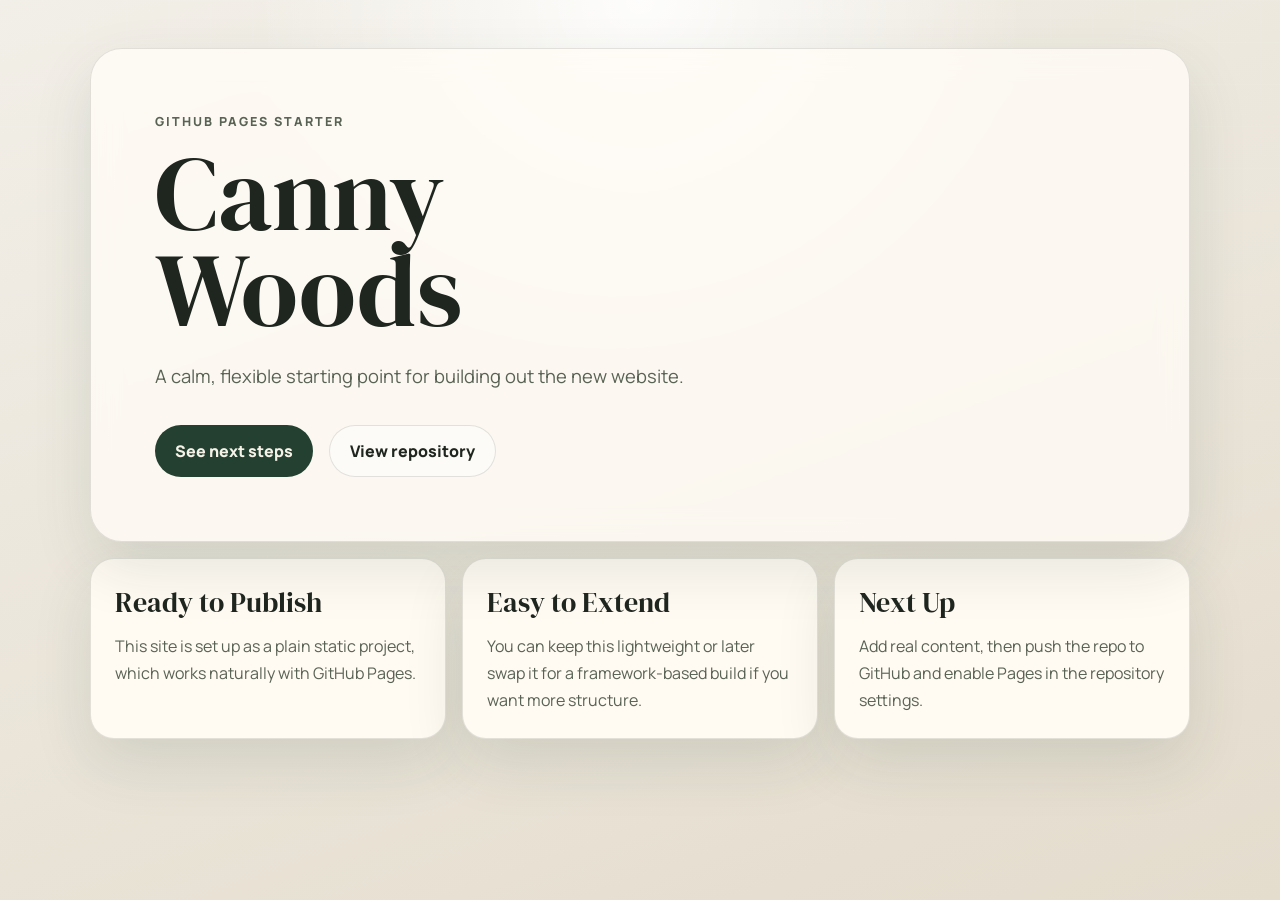
==== index.html @ 9f346018 "first push and page" ====
<!doctype html>
<html lang="en">
  <head>
    <meta charset="UTF-8" />
    <meta name="viewport" content="width=device-width, initial-scale=1.0" />
    <title>Canny Woods</title>
    <meta
      name="description"
      content="Canny Woods is a new GitHub Pages website in progress."
    />
    <link rel="preconnect" href="https://fonts.googleapis.com" />
    <link rel="preconnect" href="https://fonts.gstatic.com" crossorigin />
    <link
      href="https://fonts.googleapis.com/css2?family=DM+Serif+Display:ital@0;1&family=Manrope:wght@400;500;700;800&display=swap"
      rel="stylesheet"
    />
    <link rel="stylesheet" href="styles.css" />
  </head>
  <body>
    <main class="site-shell">
      <section class="hero">
        <p class="eyebrow">GitHub Pages Starter</p>
        <h1>Canny Woods</h1>
        <p class="intro">
          A calm, flexible starting point for building out the new website.
        </p>
        <div class="actions">
          <a class="button button-primary" href="#next-steps">See next steps</a>
          <a
            class="button button-secondary"
            href="https://github.com/tjgwilson/canny_woods"
          >
            View repository
          </a>
        </div>
      </section>

      <section class="grid" id="next-steps">
        <article class="card">
          <h2>Ready to Publish</h2>
          <p>
            This site is set up as a plain static project, which works naturally
            with GitHub Pages.
          </p>
        </article>
        <article class="card">
          <h2>Easy to Extend</h2>
          <p>
            You can keep this lightweight or later swap it for a framework-based
            build if you want more structure.
          </p>
        </article>
        <article class="card">
          <h2>Next Up</h2>
          <p>
            Add real content, then push the repo to GitHub and enable Pages in
            the repository settings.
          </p>
        </article>
      </section>
    </main>

    <script src="script.js"></script>
  </body>
</html>
---- styles.css ----
:root {
  --bg: #f2efe8;
  --bg-accent: #e4dccd;
  --surface: rgba(255, 252, 246, 0.82);
  --surface-strong: #fffaf2;
  --text: #1f261f;
  --muted: #596355;
  --line: rgba(31, 38, 31, 0.12);
  --primary: #234031;
  --primary-strong: #15291f;
  --shadow: 0 24px 60px rgba(35, 64, 49, 0.12);
}

* {
  box-sizing: border-box;
}

html {
  scroll-behavior: smooth;
}

body {
  margin: 0;
  min-height: 100vh;
  font-family: "Manrope", sans-serif;
  color: var(--text);
  background:
    radial-gradient(circle at top, rgba(255, 255, 255, 0.9), transparent 35%),
    linear-gradient(160deg, var(--bg) 0%, var(--bg-accent) 100%);
}

body::before {
  content: "";
  position: fixed;
  inset: 0;
  pointer-events: none;
  background-image:
    linear-gradient(rgba(255, 255, 255, 0.1) 1px, transparent 1px),
    linear-gradient(90deg, rgba(255, 255, 255, 0.08) 1px, transparent 1px);
  background-size: 42px 42px;
  mask-image: linear-gradient(to bottom, rgba(0, 0, 0, 0.5), transparent);
}

.site-shell {
  width: min(1100px, calc(100% - 2rem));
  margin: 0 auto;
  padding: 3rem 0 4rem;
}

.hero {
  padding: 4rem;
  border: 1px solid var(--line);
  border-radius: 32px;
  background: var(--surface);
  backdrop-filter: blur(14px);
  box-shadow: var(--shadow);
}

.eyebrow {
  margin: 0 0 1rem;
  text-transform: uppercase;
  letter-spacing: 0.16em;
  font-size: 0.78rem;
  font-weight: 800;
  color: var(--muted);
}

h1,
h2 {
  font-family: "DM Serif Display", serif;
  font-weight: 400;
}

h1 {
  margin: 0;
  max-width: 8ch;
  font-size: clamp(3.5rem, 10vw, 6.5rem);
  line-height: 0.92;
}

.intro {
  max-width: 36rem;
  margin: 1.5rem 0 0;
  font-size: 1.15rem;
  line-height: 1.7;
  color: var(--muted);
}

.actions {
  display: flex;
  flex-wrap: wrap;
  gap: 1rem;
  margin-top: 2rem;
}

.button {
  display: inline-flex;
  align-items: center;
  justify-content: center;
  min-height: 3.25rem;
  padding: 0.8rem 1.25rem;
  border-radius: 999px;
  text-decoration: none;
  font-weight: 800;
  transition:
    transform 160ms ease,
    background-color 160ms ease,
    color 160ms ease,
    border-color 160ms ease;
}

.button:hover {
  transform: translateY(-1px);
}

.button-primary {
  color: #f7f2e8;
  background: var(--primary);
}

.button-primary:hover {
  background: var(--primary-strong);
}

.button-secondary {
  color: var(--text);
  border: 1px solid var(--line);
  background: rgba(255, 255, 255, 0.45);
}

.grid {
  display: grid;
  grid-template-columns: repeat(3, minmax(0, 1fr));
  gap: 1rem;
  margin-top: 1rem;
}

.card {
  padding: 1.5rem;
  border: 1px solid var(--line);
  border-radius: 24px;
  background: var(--surface-strong);
  box-shadow: var(--shadow);
}

.card h2 {
  margin-top: 0;
  margin-bottom: 0.75rem;
  font-size: 1.75rem;
}

.card p {
  margin: 0;
  line-height: 1.7;
  color: var(--muted);
}

@media (max-width: 820px) {
  .site-shell {
    width: min(100% - 1rem, 1100px);
    padding-top: 1rem;
  }

  .hero {
    padding: 2rem;
    border-radius: 24px;
  }

  .grid {
    grid-template-columns: 1fr;
  }
}
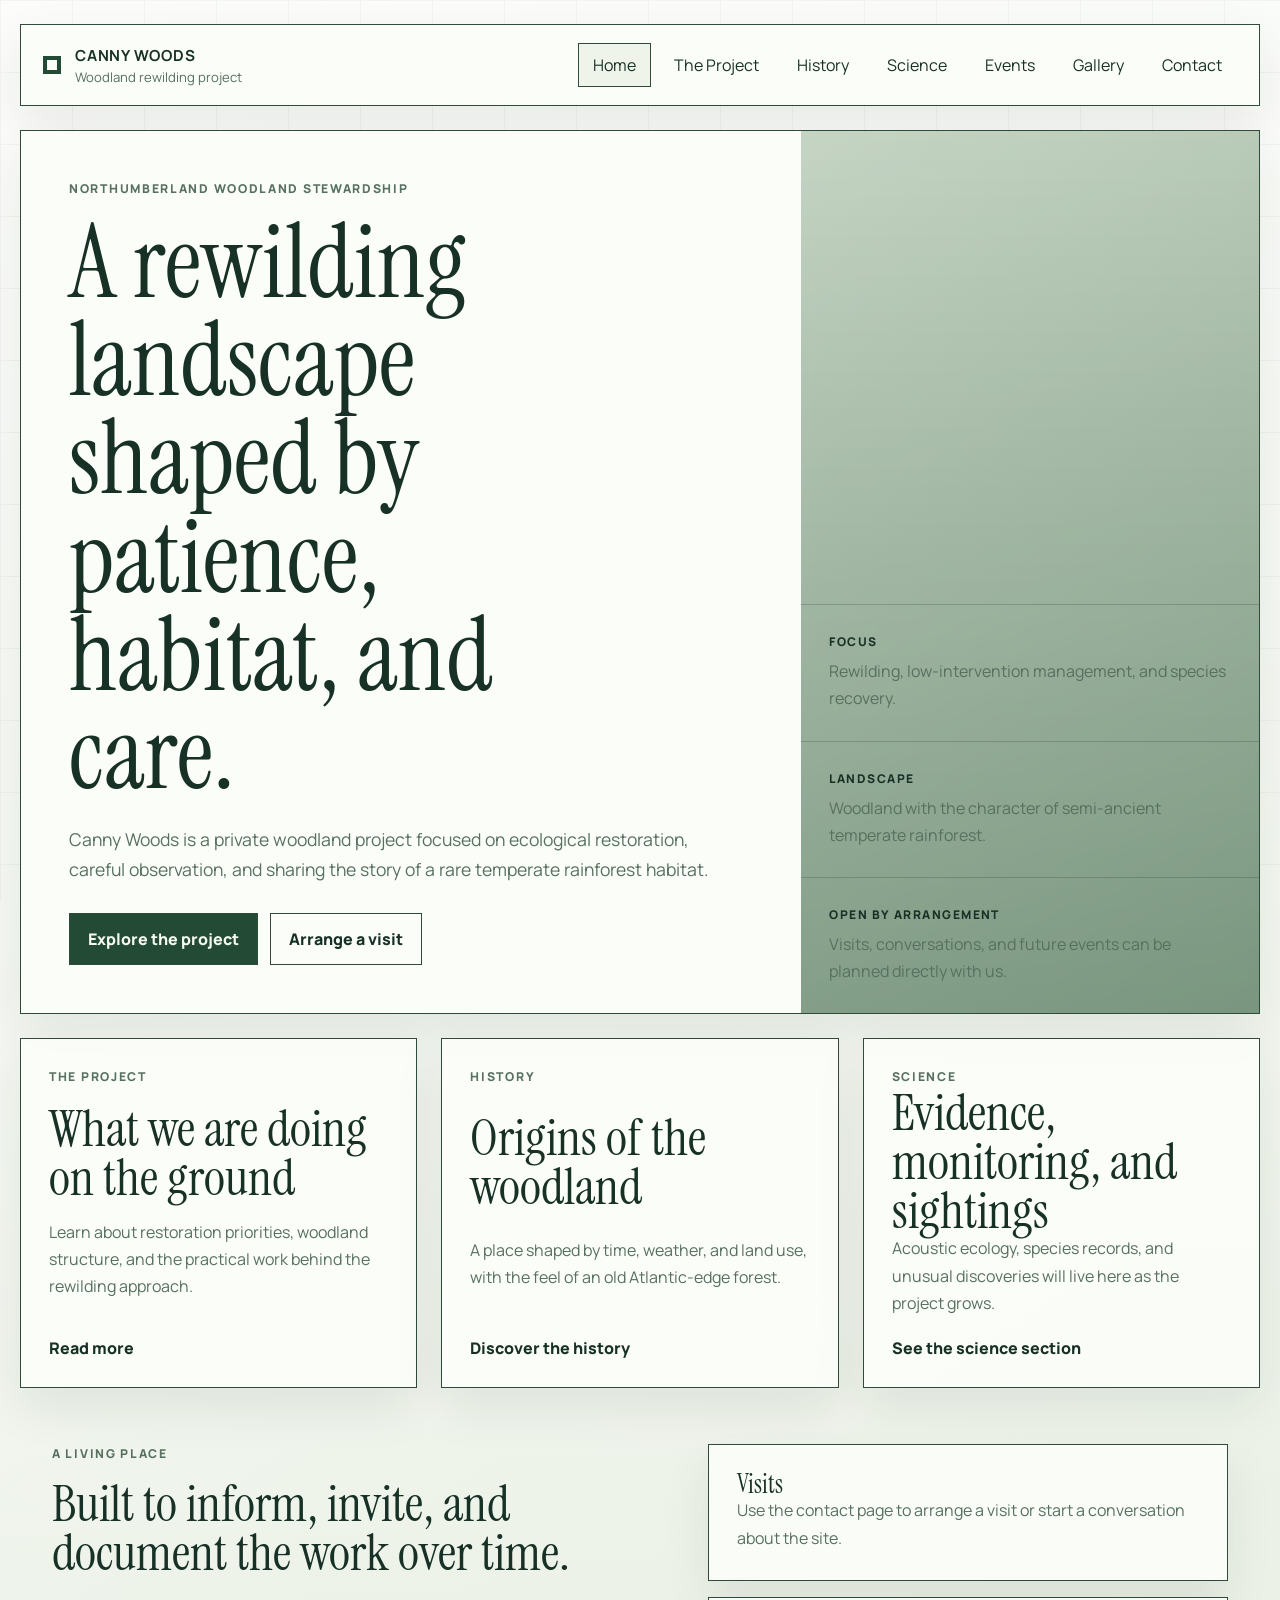
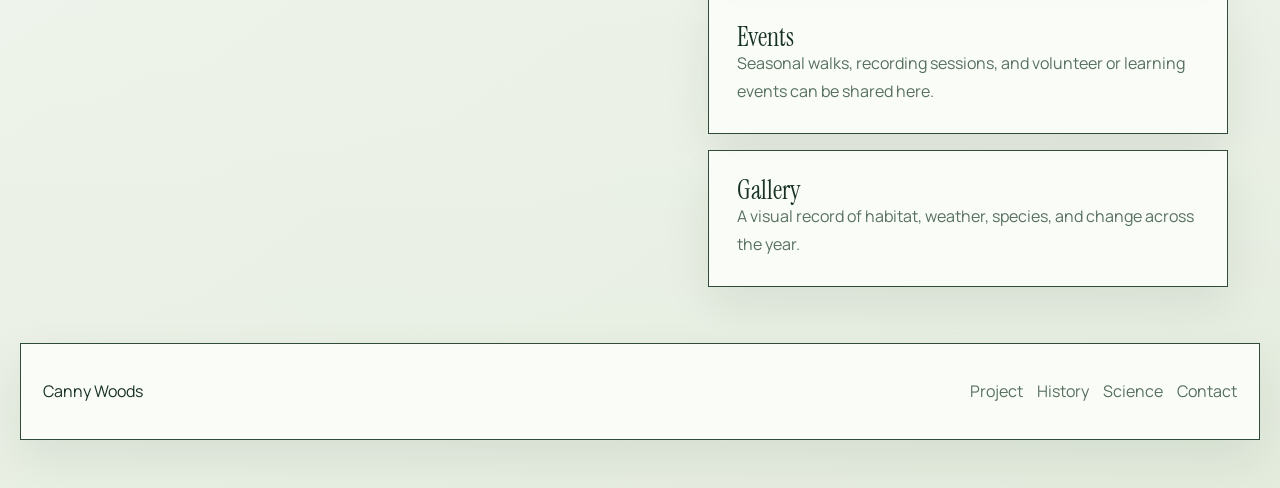
==== commit ad6ee7b6: "initial layout" ====
--- a/index.html
+++ b/index.html
@@ -3,62 +3,133 @@
   <head>
     <meta charset="UTF-8" />
     <meta name="viewport" content="width=device-width, initial-scale=1.0" />
-    <title>Canny Woods</title>
+    <title>Canny Woods | Rewilding Woodland Project</title>
     <meta
       name="description"
-      content="Canny Woods is a new GitHub Pages website in progress."
+      content="Canny Woods is a woodland rewilding project focused on restoration, ecology, history, and careful access."
     />
     <link rel="preconnect" href="https://fonts.googleapis.com" />
     <link rel="preconnect" href="https://fonts.gstatic.com" crossorigin />
     <link
-      href="https://fonts.googleapis.com/css2?family=DM+Serif+Display:ital@0;1&family=Manrope:wght@400;500;700;800&display=swap"
+      href="https://fonts.googleapis.com/css2?family=Instrument+Serif:ital@0;1&family=Manrope:wght@400;500;700;800&display=swap"
       rel="stylesheet"
     />
     <link rel="stylesheet" href="styles.css" />
   </head>
-  <body>
-    <main class="site-shell">
-      <section class="hero">
-        <p class="eyebrow">GitHub Pages Starter</p>
-        <h1>Canny Woods</h1>
-        <p class="intro">
-          A calm, flexible starting point for building out the new website.
-        </p>
-        <div class="actions">
-          <a class="button button-primary" href="#next-steps">See next steps</a>
-          <a
-            class="button button-secondary"
-            href="https://github.com/tjgwilson/canny_woods"
-          >
-            View repository
-          </a>
+  <body data-page="home">
+    <div class="page-frame">
+      <header class="site-header">
+        <a class="brand" href="index.html">
+          <span class="brand-mark"></span>
+          <span class="brand-text">
+            <strong>Canny Woods</strong>
+            <span>Woodland rewilding project</span>
+          </span>
+        </a>
+        <button class="menu-toggle" type="button" aria-expanded="false" aria-controls="site-nav">
+          Menu
+        </button>
+        <nav class="site-nav" id="site-nav">
+          <a href="index.html">Home</a>
+          <a href="project.html">The Project</a>
+          <a href="history.html">History</a>
+          <a href="science.html">Science</a>
+          <a href="events.html">Events</a>
+          <a href="gallery.html">Gallery</a>
+          <a href="contact.html">Contact</a>
+        </nav>
+      </header>
+
+      <main class="site-main">
+        <section class="hero-banner">
+          <div class="hero-copy">
+            <p class="eyebrow">Northumberland woodland stewardship</p>
+            <h1>A rewilding landscape shaped by patience, habitat, and care.</h1>
+            <p class="lead">
+              Canny Woods is a private woodland project focused on ecological restoration,
+              careful observation, and sharing the story of a rare temperate rainforest habitat.
+            </p>
+            <div class="button-row">
+              <a class="button button-primary" href="project.html">Explore the project</a>
+              <a class="button button-secondary" href="contact.html">Arrange a visit</a>
+            </div>
+          </div>
+          <div class="hero-panel">
+            <div class="hero-panel-block">
+              <span class="panel-label">Focus</span>
+              <p>Rewilding, low-intervention management, and species recovery.</p>
+            </div>
+            <div class="hero-panel-block">
+              <span class="panel-label">Landscape</span>
+              <p>Woodland with the character of semi-ancient temperate rainforest.</p>
+            </div>
+            <div class="hero-panel-block">
+              <span class="panel-label">Open by arrangement</span>
+              <p>Visits, conversations, and future events can be planned directly with us.</p>
+            </div>
+          </div>
+        </section>
+
+        <section class="section-grid">
+          <article class="feature-card">
+            <p class="eyebrow">The Project</p>
+            <h2>What we are doing on the ground</h2>
+            <p>
+              Learn about restoration priorities, woodland structure, and the practical work
+              behind the rewilding approach.
+            </p>
+            <a class="text-link" href="project.html">Read more</a>
+          </article>
+          <article class="feature-card">
+            <p class="eyebrow">History</p>
+            <h2>Origins of the woodland</h2>
+            <p>
+              A place shaped by time, weather, and land use, with the feel of an old Atlantic-edge forest.
+            </p>
+            <a class="text-link" href="history.html">Discover the history</a>
+          </article>
+          <article class="feature-card">
+            <p class="eyebrow">Science</p>
+            <h2>Evidence, monitoring, and sightings</h2>
+            <p>
+              Acoustic ecology, species records, and unusual discoveries will live here as the project grows.
+            </p>
+            <a class="text-link" href="science.html">See the science section</a>
+          </article>
+        </section>
+
+        <section class="split-section">
+          <div>
+            <p class="eyebrow">A living place</p>
+            <h2>Built to inform, invite, and document the work over time.</h2>
+          </div>
+          <div class="stacked-notes">
+            <div class="note-card">
+              <h3>Visits</h3>
+              <p>Use the contact page to arrange a visit or start a conversation about the site.</p>
+            </div>
+            <div class="note-card">
+              <h3>Events</h3>
+              <p>Seasonal walks, recording sessions, and volunteer or learning events can be shared here.</p>
+            </div>
+            <div class="note-card">
+              <h3>Gallery</h3>
+              <p>A visual record of habitat, weather, species, and change across the year.</p>
+            </div>
+          </div>
+        </section>
+      </main>
+
+      <footer class="site-footer">
+        <p>Canny Woods</p>
+        <div class="footer-links">
+          <a href="project.html">Project</a>
+          <a href="history.html">History</a>
+          <a href="science.html">Science</a>
+          <a href="contact.html">Contact</a>
         </div>
-      </section>
-
-      <section class="grid" id="next-steps">
-        <article class="card">
-          <h2>Ready to Publish</h2>
-          <p>
-            This site is set up as a plain static project, which works naturally
-            with GitHub Pages.
-          </p>
-        </article>
-        <article class="card">
-          <h2>Easy to Extend</h2>
-          <p>
-            You can keep this lightweight or later swap it for a framework-based
-            build if you want more structure.
-          </p>
-        </article>
-        <article class="card">
-          <h2>Next Up</h2>
-          <p>
-            Add real content, then push the repo to GitHub and enable Pages in
-            the repository settings.
-          </p>
-        </article>
-      </section>
-    </main>
+      </footer>
+    </div>
 
     <script src="script.js"></script>
   </body>
--- a/styles.css
+++ b/styles.css
@@ -1,14 +1,15 @@
 :root {
-  --bg: #f2efe8;
-  --bg-accent: #e4dccd;
-  --surface: rgba(255, 252, 246, 0.82);
-  --surface-strong: #fffaf2;
-  --text: #1f261f;
-  --muted: #596355;
-  --line: rgba(31, 38, 31, 0.12);
-  --primary: #234031;
-  --primary-strong: #15291f;
-  --shadow: 0 24px 60px rgba(35, 64, 49, 0.12);
+  --bg: #f4f7f1;
+  --bg-deep: #e4ecde;
+  --surface: #fbfdf9;
+  --surface-alt: #eef4ea;
+  --ink: #183126;
+  --muted: #57705f;
+  --line: #b7c7b8;
+  --line-strong: #304b3a;
+  --accent: #234a34;
+  --accent-strong: #10281b;
+  --shadow: 0 18px 48px rgba(16, 40, 27, 0.08);
 }
 
 * {
@@ -23,10 +24,10 @@
   margin: 0;
   min-height: 100vh;
   font-family: "Manrope", sans-serif;
-  color: var(--text);
+  color: var(--ink);
   background:
-    radial-gradient(circle at top, rgba(255, 255, 255, 0.9), transparent 35%),
-    linear-gradient(160deg, var(--bg) 0%, var(--bg-accent) 100%);
+    linear-gradient(180deg, rgba(255, 255, 255, 0.7), rgba(255, 255, 255, 0)),
+    linear-gradient(145deg, var(--bg) 0%, var(--bg-deep) 100%);
 }
 
 body::before {
@@ -35,138 +36,449 @@
   inset: 0;
   pointer-events: none;
   background-image:
-    linear-gradient(rgba(255, 255, 255, 0.1) 1px, transparent 1px),
-    linear-gradient(90deg, rgba(255, 255, 255, 0.08) 1px, transparent 1px);
-  background-size: 42px 42px;
-  mask-image: linear-gradient(to bottom, rgba(0, 0, 0, 0.5), transparent);
-}
-
-.site-shell {
-  width: min(1100px, calc(100% - 2rem));
+    linear-gradient(var(--line) 1px, transparent 1px),
+    linear-gradient(90deg, var(--line) 1px, transparent 1px);
+  background-size: 72px 72px;
+  opacity: 0.14;
+}
+
+a {
+  color: inherit;
+}
+
+img {
+  max-width: 100%;
+  display: block;
+}
+
+.page-frame {
+  width: min(1240px, calc(100% - 32px));
   margin: 0 auto;
-  padding: 3rem 0 4rem;
-}
-
-.hero {
-  padding: 4rem;
-  border: 1px solid var(--line);
-  border-radius: 32px;
+  padding: 24px 0 48px;
+}
+
+.site-header,
+.site-footer,
+.hero-banner,
+.feature-card,
+.split-section,
+.page-hero,
+.page-section,
+.contact-grid,
+.gallery-grid,
+.event-list,
+.science-grid {
+  position: relative;
+  z-index: 1;
+}
+
+.site-header,
+.site-footer,
+.hero-banner,
+.feature-card,
+.note-card,
+.page-hero,
+.page-section,
+.contact-card,
+.gallery-tile,
+.event-card,
+.science-card {
+  border: 1px solid var(--line-strong);
+  background: rgba(251, 253, 249, 0.92);
+  box-shadow: var(--shadow);
+}
+
+.site-header,
+.site-footer {
+  display: flex;
+  align-items: center;
+  justify-content: space-between;
+  gap: 20px;
+  padding: 18px 22px;
+}
+
+.brand {
+  display: inline-flex;
+  align-items: center;
+  gap: 14px;
+  text-decoration: none;
+}
+
+.brand-mark {
+  width: 18px;
+  height: 18px;
+  border: 4px solid var(--accent);
+  background: transparent;
+}
+
+.brand-text {
+  display: grid;
+  gap: 2px;
+}
+
+.brand-text strong {
+  font-size: 0.95rem;
+  letter-spacing: 0.05em;
+  text-transform: uppercase;
+}
+
+.brand-text span:last-child {
+  font-size: 0.82rem;
+  color: var(--muted);
+}
+
+.menu-toggle {
+  display: none;
+  border: 1px solid var(--line-strong);
   background: var(--surface);
-  backdrop-filter: blur(14px);
-  box-shadow: var(--shadow);
+  padding: 12px 16px;
+  font: inherit;
+  font-weight: 700;
+  color: var(--ink);
+  cursor: pointer;
+}
+
+.site-nav {
+  display: flex;
+  flex-wrap: wrap;
+  justify-content: flex-end;
+  gap: 8px;
+}
+
+.site-nav a {
+  padding: 10px 14px;
+  text-decoration: none;
+  border: 1px solid transparent;
+  transition:
+    background-color 160ms ease,
+    border-color 160ms ease,
+    color 160ms ease;
+}
+
+.site-nav a:hover,
+.site-nav a.is-active {
+  border-color: var(--line-strong);
+  background: var(--surface-alt);
+}
+
+.site-main {
+  display: grid;
+  gap: 24px;
+  margin-top: 24px;
+}
+
+.hero-banner,
+.page-hero {
+  display: grid;
+  grid-template-columns: minmax(0, 1.45fr) minmax(320px, 0.85fr);
+  min-height: 540px;
+}
+
+.hero-copy,
+.page-hero-copy {
+  display: flex;
+  flex-direction: column;
+  justify-content: center;
+  padding: 48px;
+}
+
+.hero-panel,
+.page-hero-panel {
+  display: grid;
+  align-content: end;
+  gap: 0;
+  background:
+    linear-gradient(180deg, rgba(35, 74, 52, 0.12), rgba(35, 74, 52, 0.3)),
+    linear-gradient(150deg, #dce8d8 0%, #9fb7a0 100%);
+}
+
+.hero-panel-block,
+.panel-stack {
+  padding: 28px;
+  border-top: 1px solid rgba(16, 40, 27, 0.2);
+  backdrop-filter: blur(4px);
 }
 
 .eyebrow {
-  margin: 0 0 1rem;
+  margin: 0 0 14px;
   text-transform: uppercase;
-  letter-spacing: 0.16em;
-  font-size: 0.78rem;
+  letter-spacing: 0.14em;
+  font-size: 0.76rem;
   font-weight: 800;
   color: var(--muted);
 }
 
 h1,
+h2,
+h3 {
+  margin: 0;
+  font-family: "Instrument Serif", serif;
+  font-weight: 400;
+  line-height: 0.96;
+}
+
+h1 {
+  max-width: 10ch;
+  font-size: clamp(3.7rem, 8vw, 7rem);
+}
+
 h2 {
-  font-family: "DM Serif Display", serif;
-  font-weight: 400;
-}
-
-h1 {
-  margin: 0;
-  max-width: 8ch;
-  font-size: clamp(3.5rem, 10vw, 6.5rem);
-  line-height: 0.92;
-}
-
-.intro {
-  max-width: 36rem;
-  margin: 1.5rem 0 0;
-  font-size: 1.15rem;
+  font-size: clamp(2rem, 4vw, 3.5rem);
+}
+
+h3 {
+  font-size: 1.6rem;
+}
+
+p {
   line-height: 1.7;
-  color: var(--muted);
-}
-
-.actions {
+}
+
+.lead {
+  max-width: 42rem;
+  margin: 22px 0 0;
+  color: var(--muted);
+  font-size: 1.1rem;
+}
+
+.button-row {
   display: flex;
   flex-wrap: wrap;
-  gap: 1rem;
-  margin-top: 2rem;
+  gap: 12px;
+  margin-top: 28px;
 }
 
 .button {
   display: inline-flex;
   align-items: center;
   justify-content: center;
-  min-height: 3.25rem;
-  padding: 0.8rem 1.25rem;
-  border-radius: 999px;
+  min-height: 52px;
+  padding: 12px 18px;
+  border: 1px solid var(--line-strong);
   text-decoration: none;
   font-weight: 800;
   transition:
     transform 160ms ease,
     background-color 160ms ease,
-    color 160ms ease,
-    border-color 160ms ease;
+    color 160ms ease;
 }
 
 .button:hover {
-  transform: translateY(-1px);
+  transform: translate(-2px, -2px);
 }
 
 .button-primary {
-  color: #f7f2e8;
-  background: var(--primary);
+  background: var(--accent);
+  color: #f5faf2;
 }
 
 .button-primary:hover {
-  background: var(--primary-strong);
+  background: var(--accent-strong);
 }
 
 .button-secondary {
-  color: var(--text);
-  border: 1px solid var(--line);
-  background: rgba(255, 255, 255, 0.45);
-}
-
-.grid {
-  display: grid;
+  background: var(--surface);
+}
+
+.panel-label,
+.meta-label {
+  display: block;
+  margin-bottom: 8px;
+  font-size: 0.75rem;
+  font-weight: 800;
+  letter-spacing: 0.12em;
+  text-transform: uppercase;
+}
+
+.hero-panel p,
+.page-hero-panel p,
+.feature-card p,
+.note-card p,
+.page-section p,
+.contact-card p,
+.science-card p,
+.event-card p,
+.gallery-tile p {
+  margin: 0;
+  color: var(--muted);
+}
+
+.section-grid,
+.science-grid,
+.gallery-grid,
+.event-list {
+  display: grid;
+  gap: 24px;
+}
+
+.section-grid {
   grid-template-columns: repeat(3, minmax(0, 1fr));
-  gap: 1rem;
-  margin-top: 1rem;
-}
-
-.card {
-  padding: 1.5rem;
-  border: 1px solid var(--line);
-  border-radius: 24px;
-  background: var(--surface-strong);
-  box-shadow: var(--shadow);
-}
-
-.card h2 {
-  margin-top: 0;
-  margin-bottom: 0.75rem;
-  font-size: 1.75rem;
-}
-
-.card p {
+}
+
+.feature-card,
+.page-section,
+.contact-card,
+.gallery-tile,
+.event-card,
+.science-card,
+.note-card {
+  padding: 28px;
+}
+
+.feature-card {
+  min-height: 300px;
+  display: flex;
+  flex-direction: column;
+  justify-content: space-between;
+}
+
+.text-link {
+  margin-top: 20px;
+  font-weight: 800;
+  text-decoration: none;
+}
+
+.split-section {
+  display: grid;
+  grid-template-columns: minmax(0, 1fr) minmax(320px, 520px);
+  gap: 24px;
+  padding: 32px;
+}
+
+.stacked-notes {
+  display: grid;
+  gap: 16px;
+}
+
+.page-hero {
+  min-height: 420px;
+}
+
+.page-section {
+  display: grid;
+  gap: 20px;
+}
+
+.page-section.two-column {
+  grid-template-columns: repeat(2, minmax(0, 1fr));
+}
+
+.page-section.three-column {
+  grid-template-columns: repeat(3, minmax(0, 1fr));
+}
+
+.contact-grid {
+  display: grid;
+  grid-template-columns: minmax(0, 1.2fr) minmax(320px, 0.8fr);
+  gap: 24px;
+}
+
+.list-clean {
   margin: 0;
-  line-height: 1.7;
-  color: var(--muted);
-}
-
-@media (max-width: 820px) {
-  .site-shell {
-    width: min(100% - 1rem, 1100px);
-    padding-top: 1rem;
-  }
-
-  .hero {
-    padding: 2rem;
-    border-radius: 24px;
-  }
-
-  .grid {
+  padding-left: 18px;
+  color: var(--muted);
+}
+
+.list-clean li + li {
+  margin-top: 8px;
+}
+
+.gallery-grid {
+  grid-template-columns: repeat(3, minmax(0, 1fr));
+}
+
+.gallery-tile {
+  min-height: 280px;
+  display: grid;
+  align-content: end;
+  background:
+    linear-gradient(180deg, rgba(24, 49, 38, 0), rgba(24, 49, 38, 0.38)),
+    linear-gradient(150deg, #d8e5d3 0%, #8da58d 100%);
+}
+
+.event-list,
+.science-grid {
+  grid-template-columns: repeat(2, minmax(0, 1fr));
+}
+
+.site-footer {
+  margin-top: 24px;
+}
+
+.footer-links {
+  display: flex;
+  flex-wrap: wrap;
+  gap: 14px;
+}
+
+.footer-links a {
+  text-decoration: none;
+  color: var(--muted);
+}
+
+@media (max-width: 980px) {
+  .hero-banner,
+  .page-hero,
+  .split-section,
+  .contact-grid,
+  .page-section.two-column,
+  .page-section.three-column,
+  .section-grid,
+  .science-grid,
+  .gallery-grid,
+  .event-list {
     grid-template-columns: 1fr;
   }
-}
+
+  .hero-banner,
+  .page-hero {
+    min-height: unset;
+  }
+}
+
+@media (max-width: 760px) {
+  .page-frame {
+    width: min(100% - 16px, 1240px);
+    padding-top: 8px;
+  }
+
+  .site-header,
+  .site-footer,
+  .hero-copy,
+  .page-hero-copy,
+  .feature-card,
+  .page-section,
+  .contact-card,
+  .gallery-tile,
+  .event-card,
+  .science-card,
+  .note-card,
+  .hero-panel-block,
+  .panel-stack,
+  .split-section {
+    padding: 20px;
+  }
+
+  .site-header {
+    align-items: flex-start;
+    flex-direction: column;
+  }
+
+  .menu-toggle {
+    display: inline-flex;
+  }
+
+  .site-nav {
+    display: none;
+    width: 100%;
+    flex-direction: column;
+  }
+
+  .site-nav.is-open {
+    display: flex;
+  }
+
+  h1 {
+    font-size: clamp(3rem, 17vw, 4.8rem);
+  }
+}
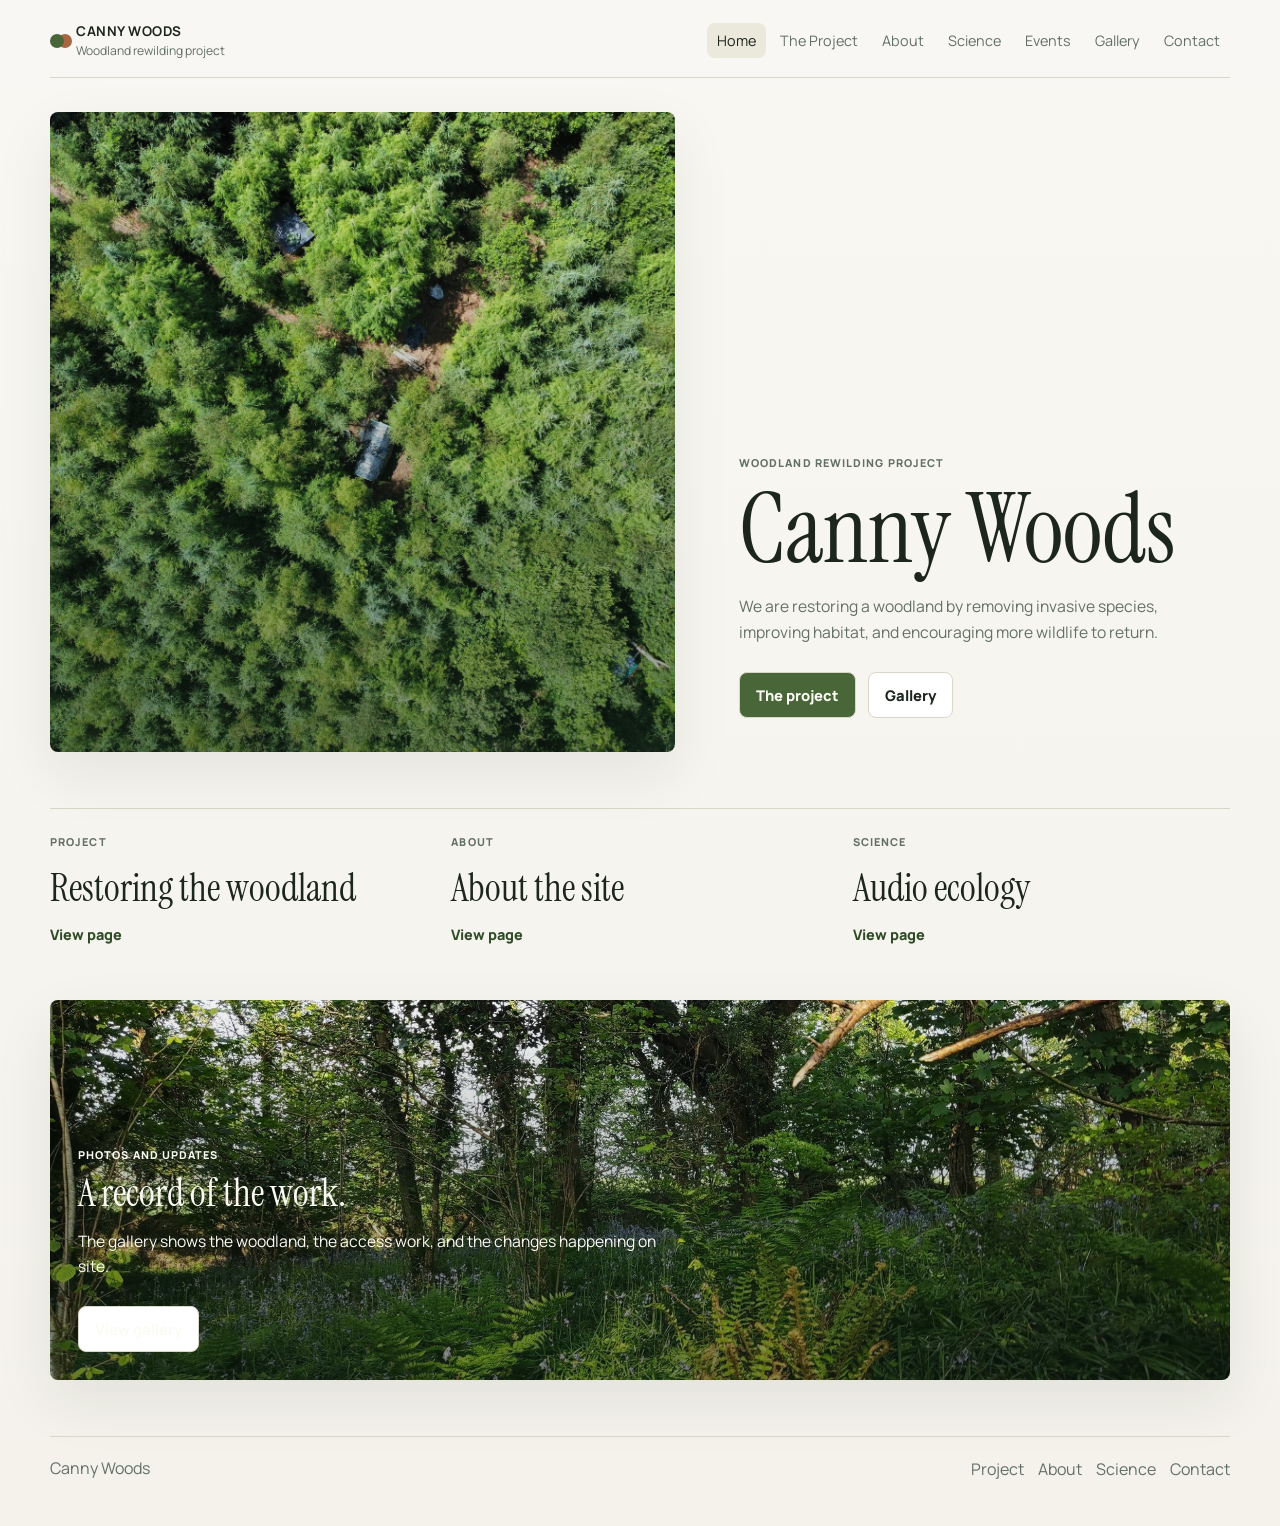
==== commit f63ccca9: "updated images and website" ====
--- a/index.html
+++ b/index.html
@@ -6,7 +6,7 @@
     <title>Canny Woods | Rewilding Woodland Project</title>
     <meta
       name="description"
-      content="Canny Woods is a woodland rewilding project focused on restoration, ecology, history, and careful access."
+      content="Canny Woods is a woodland rewilding project focused on removing invasive species, restoring habitat, and encouraging biodiversity."
     />
     <link rel="preconnect" href="https://fonts.googleapis.com" />
     <link rel="preconnect" href="https://fonts.gstatic.com" crossorigin />
@@ -32,7 +32,7 @@
         <nav class="site-nav" id="site-nav">
           <a href="index.html">Home</a>
           <a href="project.html">The Project</a>
-          <a href="history.html">History</a>
+          <a href="history.html">About</a>
           <a href="science.html">Science</a>
           <a href="events.html">Events</a>
           <a href="gallery.html">Gallery</a>
@@ -42,79 +42,54 @@
 
       <main class="site-main">
         <section class="hero-banner">
+          <div
+            class="hero-panel"
+            style="--hero-image: url('assets/images/banner/home-hero.jpg')"
+          ></div>
           <div class="hero-copy">
-            <p class="eyebrow">Northumberland woodland stewardship</p>
-            <h1>A rewilding landscape shaped by patience, habitat, and care.</h1>
+            <p class="eyebrow">Woodland rewilding project</p>
+            <h1>Canny Woods</h1>
             <p class="lead">
-              Canny Woods is a private woodland project focused on ecological restoration,
-              careful observation, and sharing the story of a rare temperate rainforest habitat.
+              We are restoring a woodland by removing invasive species, improving habitat, and encouraging
+              more wildlife to return.
             </p>
             <div class="button-row">
-              <a class="button button-primary" href="project.html">Explore the project</a>
-              <a class="button button-secondary" href="contact.html">Arrange a visit</a>
-            </div>
-          </div>
-          <div class="hero-panel">
-            <div class="hero-panel-block">
-              <span class="panel-label">Focus</span>
-              <p>Rewilding, low-intervention management, and species recovery.</p>
-            </div>
-            <div class="hero-panel-block">
-              <span class="panel-label">Landscape</span>
-              <p>Woodland with the character of semi-ancient temperate rainforest.</p>
-            </div>
-            <div class="hero-panel-block">
-              <span class="panel-label">Open by arrangement</span>
-              <p>Visits, conversations, and future events can be planned directly with us.</p>
+              <a class="button button-primary" href="project.html">The project</a>
+              <a class="button button-secondary" href="gallery.html">Gallery</a>
             </div>
           </div>
         </section>
 
         <section class="section-grid">
           <article class="feature-card">
-            <p class="eyebrow">The Project</p>
-            <h2>What we are doing on the ground</h2>
-            <p>
-              Learn about restoration priorities, woodland structure, and the practical work
-              behind the rewilding approach.
-            </p>
-            <a class="text-link" href="project.html">Read more</a>
+            <p class="eyebrow">Project</p>
+            <h2>Restoring the woodland</h2>
+            <a class="text-link" href="project.html">View page</a>
           </article>
           <article class="feature-card">
-            <p class="eyebrow">History</p>
-            <h2>Origins of the woodland</h2>
-            <p>
-              A place shaped by time, weather, and land use, with the feel of an old Atlantic-edge forest.
-            </p>
-            <a class="text-link" href="history.html">Discover the history</a>
+            <p class="eyebrow">About</p>
+            <h2>About the site</h2>
+            <a class="text-link" href="history.html">View page</a>
           </article>
           <article class="feature-card">
             <p class="eyebrow">Science</p>
-            <h2>Evidence, monitoring, and sightings</h2>
-            <p>
-              Acoustic ecology, species records, and unusual discoveries will live here as the project grows.
-            </p>
-            <a class="text-link" href="science.html">See the science section</a>
+            <h2>Audio ecology</h2>
+            <a class="text-link" href="science.html">View page</a>
           </article>
         </section>
 
-        <section class="split-section">
-          <div>
-            <p class="eyebrow">A living place</p>
-            <h2>Built to inform, invite, and document the work over time.</h2>
-          </div>
-          <div class="stacked-notes">
-            <div class="note-card">
-              <h3>Visits</h3>
-              <p>Use the contact page to arrange a visit or start a conversation about the site.</p>
-            </div>
-            <div class="note-card">
-              <h3>Events</h3>
-              <p>Seasonal walks, recording sessions, and volunteer or learning events can be shared here.</p>
-            </div>
-            <div class="note-card">
-              <h3>Gallery</h3>
-              <p>A visual record of habitat, weather, species, and change across the year.</p>
+        <section
+          class="image-band"
+          style="--hero-image: url('assets/images/banner/home-secondary.jpg')"
+        >
+          <div class="image-band-caption">
+            <p class="eyebrow">Photos and updates</p>
+            <h2>A record of the work.</h2>
+            <p class="lead">
+              The gallery shows the woodland, the access work, and the changes happening on site.
+            </p>
+            <div class="button-row">
+              <a class="button button-secondary" href="gallery.html">View gallery</a>
             </div>
           </div>
         </section>
@@ -124,7 +99,7 @@
         <p>Canny Woods</p>
         <div class="footer-links">
           <a href="project.html">Project</a>
-          <a href="history.html">History</a>
+          <a href="history.html">About</a>
           <a href="science.html">Science</a>
           <a href="contact.html">Contact</a>
         </div>
--- a/styles.css
+++ b/styles.css
@@ -1,15 +1,14 @@
 :root {
-  --bg: #f4f7f1;
-  --bg-deep: #e4ecde;
-  --surface: #fbfdf9;
-  --surface-alt: #eef4ea;
-  --ink: #183126;
-  --muted: #57705f;
-  --line: #b7c7b8;
-  --line-strong: #304b3a;
-  --accent: #234a34;
-  --accent-strong: #10281b;
-  --shadow: 0 18px 48px rgba(16, 40, 27, 0.08);
+  --bg: #f4f2eb;
+  --surface: #ffffff;
+  --surface-soft: #ebe8dc;
+  --ink: #1c261d;
+  --muted: #637067;
+  --line: #d9d5c8;
+  --accent: #496638;
+  --accent-strong: #2f4b28;
+  --clay: #a76642;
+  --shadow: 0 22px 60px rgba(28, 38, 29, 0.08);
 }
 
 * {
@@ -26,20 +25,8 @@
   font-family: "Manrope", sans-serif;
   color: var(--ink);
   background:
-    linear-gradient(180deg, rgba(255, 255, 255, 0.7), rgba(255, 255, 255, 0)),
-    linear-gradient(145deg, var(--bg) 0%, var(--bg-deep) 100%);
-}
-
-body::before {
-  content: "";
-  position: fixed;
-  inset: 0;
-  pointer-events: none;
-  background-image:
-    linear-gradient(var(--line) 1px, transparent 1px),
-    linear-gradient(90deg, var(--line) 1px, transparent 1px);
-  background-size: 72px 72px;
-  opacity: 0.14;
+    linear-gradient(180deg, rgba(255, 255, 255, 0.42), rgba(255, 255, 255, 0)),
+    var(--bg);
 }
 
 a {
@@ -52,17 +39,16 @@
 }
 
 .page-frame {
-  width: min(1240px, calc(100% - 32px));
+  width: min(1180px, calc(100% - 40px));
   margin: 0 auto;
-  padding: 24px 0 48px;
+  padding: 22px 0 44px;
 }
 
 .site-header,
 .site-footer,
 .hero-banner,
+.page-hero,
 .feature-card,
-.split-section,
-.page-hero,
 .page-section,
 .contact-grid,
 .gallery-grid,
@@ -73,42 +59,28 @@
 }
 
 .site-header,
-.site-footer,
-.hero-banner,
-.feature-card,
-.note-card,
-.page-hero,
-.page-section,
-.contact-card,
-.gallery-tile,
-.event-card,
-.science-card {
-  border: 1px solid var(--line-strong);
-  background: rgba(251, 253, 249, 0.92);
-  box-shadow: var(--shadow);
-}
-
-.site-header,
 .site-footer {
   display: flex;
   align-items: center;
   justify-content: space-between;
   gap: 20px;
-  padding: 18px 22px;
+  padding: 0 0 18px;
+  border-bottom: 1px solid var(--line);
 }
 
 .brand {
   display: inline-flex;
   align-items: center;
-  gap: 14px;
+  gap: 12px;
   text-decoration: none;
 }
 
 .brand-mark {
-  width: 18px;
-  height: 18px;
-  border: 4px solid var(--accent);
-  background: transparent;
+  width: 14px;
+  height: 14px;
+  background: var(--accent);
+  border-radius: 50%;
+  box-shadow: 8px 0 0 var(--clay);
 }
 
 .brand-text {
@@ -117,22 +89,24 @@
 }
 
 .brand-text strong {
-  font-size: 0.95rem;
-  letter-spacing: 0.05em;
+  font-size: 0.84rem;
+  letter-spacing: 0.04em;
   text-transform: uppercase;
 }
 
 .brand-text span:last-child {
-  font-size: 0.82rem;
+  font-size: 0.76rem;
   color: var(--muted);
 }
 
 .menu-toggle {
   display: none;
-  border: 1px solid var(--line-strong);
+  border: 1px solid var(--line);
   background: var(--surface);
-  padding: 12px 16px;
+  padding: 10px 14px;
+  border-radius: 8px;
   font: inherit;
+  font-size: 0.9rem;
   font-weight: 700;
   color: var(--ink);
   cursor: pointer;
@@ -142,36 +116,68 @@
   display: flex;
   flex-wrap: wrap;
   justify-content: flex-end;
-  gap: 8px;
+  gap: 4px;
 }
 
 .site-nav a {
-  padding: 10px 14px;
+  padding: 8px 10px;
+  border-radius: 8px;
   text-decoration: none;
-  border: 1px solid transparent;
+  font-size: 0.9rem;
+  color: var(--muted);
   transition:
     background-color 160ms ease,
-    border-color 160ms ease,
     color 160ms ease;
 }
 
 .site-nav a:hover,
 .site-nav a.is-active {
-  border-color: var(--line-strong);
-  background: var(--surface-alt);
+  background: var(--surface-soft);
+  color: var(--ink);
 }
 
 .site-main {
   display: grid;
-  gap: 24px;
-  margin-top: 24px;
+  gap: 56px;
+  margin-top: 34px;
 }
 
 .hero-banner,
 .page-hero {
   display: grid;
-  grid-template-columns: minmax(0, 1.45fr) minmax(320px, 0.85fr);
-  min-height: 540px;
+  grid-template-columns: minmax(0, 1.12fr) minmax(320px, 0.88fr);
+  gap: clamp(26px, 5vw, 72px);
+  align-items: end;
+}
+
+.page-hero {
+  grid-template-columns: minmax(300px, 0.8fr) minmax(0, 1.2fr);
+}
+
+.hero-panel,
+.page-hero-panel,
+.image-band {
+  overflow: hidden;
+  border-radius: 8px;
+  background:
+    linear-gradient(180deg, rgba(16, 35, 21, 0.04), rgba(16, 35, 21, 0.45)),
+    var(--hero-image, none),
+    linear-gradient(145deg, #d8dccd 0%, #7d956f 100%);
+  background-size: cover;
+  background-position: center;
+  box-shadow: var(--shadow);
+}
+
+.hero-panel,
+.page-hero-panel {
+  display: grid;
+  grid-template-columns: repeat(auto-fit, minmax(190px, 1fr));
+  align-items: end;
+  min-height: clamp(420px, 58vw, 640px);
+}
+
+.page-hero-panel {
+  min-height: clamp(320px, 40vw, 500px);
 }
 
 .hero-copy,
@@ -179,32 +185,21 @@
   display: flex;
   flex-direction: column;
   justify-content: center;
-  padding: 48px;
-}
-
-.hero-panel,
-.page-hero-panel {
-  display: grid;
-  align-content: end;
-  gap: 0;
-  background:
-    linear-gradient(180deg, rgba(35, 74, 52, 0.12), rgba(35, 74, 52, 0.3)),
-    linear-gradient(150deg, #dce8d8 0%, #9fb7a0 100%);
-}
-
-.hero-panel-block,
-.panel-stack {
-  padding: 28px;
-  border-top: 1px solid rgba(16, 40, 27, 0.2);
-  backdrop-filter: blur(4px);
-}
-
-.eyebrow {
-  margin: 0 0 14px;
+  padding-bottom: clamp(10px, 3vw, 34px);
+}
+
+.eyebrow,
+.meta-label {
+  display: block;
+  margin: 0 0 10px;
   text-transform: uppercase;
-  letter-spacing: 0.14em;
-  font-size: 0.76rem;
+  letter-spacing: 0.1em;
+  font-size: 0.68rem;
   font-weight: 800;
+  color: var(--muted);
+}
+
+.meta-label {
   color: var(--muted);
 }
 
@@ -214,48 +209,55 @@
   margin: 0;
   font-family: "Instrument Serif", serif;
   font-weight: 400;
-  line-height: 0.96;
+  line-height: 1;
 }
 
 h1 {
-  max-width: 10ch;
-  font-size: clamp(3.7rem, 8vw, 7rem);
+  max-width: 11ch;
+  font-size: clamp(3rem, 7.5vw, 6.2rem);
+}
+
+.page-hero h1 {
+  max-width: 13ch;
+  font-size: clamp(2.35rem, 5vw, 4.4rem);
 }
 
 h2 {
-  font-size: clamp(2rem, 4vw, 3.5rem);
+  font-size: clamp(1.7rem, 3vw, 2.8rem);
 }
 
 h3 {
-  font-size: 1.6rem;
+  font-size: 1.35rem;
 }
 
 p {
-  line-height: 1.7;
+  line-height: 1.65;
 }
 
 .lead {
-  max-width: 42rem;
-  margin: 22px 0 0;
-  color: var(--muted);
-  font-size: 1.1rem;
+  max-width: 38rem;
+  margin: 16px 0 0;
+  color: var(--muted);
+  font-size: 0.98rem;
 }
 
 .button-row {
   display: flex;
   flex-wrap: wrap;
   gap: 12px;
-  margin-top: 28px;
+  margin-top: 26px;
 }
 
 .button {
   display: inline-flex;
   align-items: center;
   justify-content: center;
-  min-height: 52px;
-  padding: 12px 18px;
-  border: 1px solid var(--line-strong);
+  min-height: 46px;
+  padding: 10px 16px;
+  border: 1px solid var(--line);
+  border-radius: 8px;
   text-decoration: none;
+  font-size: 0.92rem;
   font-weight: 800;
   transition:
     transform 160ms ease,
@@ -264,12 +266,12 @@
 }
 
 .button:hover {
-  transform: translate(-2px, -2px);
+  transform: translateY(-2px);
 }
 
 .button-primary {
   background: var(--accent);
-  color: #f5faf2;
+  color: #fbfbf4;
 }
 
 .button-primary:hover {
@@ -280,20 +282,7 @@
   background: var(--surface);
 }
 
-.panel-label,
-.meta-label {
-  display: block;
-  margin-bottom: 8px;
-  font-size: 0.75rem;
-  font-weight: 800;
-  letter-spacing: 0.12em;
-  text-transform: uppercase;
-}
-
-.hero-panel p,
-.page-hero-panel p,
 .feature-card p,
-.note-card p,
 .page-section p,
 .contact-card p,
 .science-card p,
@@ -313,50 +302,28 @@
 
 .section-grid {
   grid-template-columns: repeat(3, minmax(0, 1fr));
-}
-
-.feature-card,
-.page-section,
-.contact-card,
-.gallery-tile,
-.event-card,
-.science-card,
-.note-card {
-  padding: 28px;
+  padding-top: 24px;
+  border-top: 1px solid var(--line);
 }
 
 .feature-card {
-  min-height: 300px;
-  display: flex;
-  flex-direction: column;
-  justify-content: space-between;
+  display: grid;
+  gap: 18px;
+  align-content: start;
 }
 
 .text-link {
-  margin-top: 20px;
+  font-size: 0.9rem;
   font-weight: 800;
   text-decoration: none;
-}
-
-.split-section {
-  display: grid;
-  grid-template-columns: minmax(0, 1fr) minmax(320px, 520px);
+  color: var(--accent-strong);
+}
+
+.page-section {
+  display: grid;
   gap: 24px;
-  padding: 32px;
-}
-
-.stacked-notes {
-  display: grid;
-  gap: 16px;
-}
-
-.page-hero {
-  min-height: 420px;
-}
-
-.page-section {
-  display: grid;
-  gap: 20px;
+  padding-top: 34px;
+  border-top: 1px solid var(--line);
 }
 
 .page-section.two-column {
@@ -369,8 +336,16 @@
 
 .contact-grid {
   display: grid;
-  grid-template-columns: minmax(0, 1.2fr) minmax(320px, 0.8fr);
+  grid-template-columns: minmax(0, 1.1fr) minmax(280px, 0.9fr);
   gap: 24px;
+  padding-top: 34px;
+  border-top: 1px solid var(--line);
+}
+
+.contact-card,
+.event-card,
+.science-card {
+  padding: 0;
 }
 
 .list-clean {
@@ -388,12 +363,39 @@
 }
 
 .gallery-tile {
-  min-height: 280px;
-  display: grid;
-  align-content: end;
-  background:
-    linear-gradient(180deg, rgba(24, 49, 38, 0), rgba(24, 49, 38, 0.38)),
-    linear-gradient(150deg, #d8e5d3 0%, #8da58d 100%);
+  display: grid;
+  gap: 12px;
+}
+
+.gallery-tile img {
+  width: 100%;
+  aspect-ratio: 4 / 3;
+  object-fit: cover;
+  border-radius: 8px;
+  box-shadow: var(--shadow);
+}
+
+.gallery-tile h3 {
+  font-size: 1.2rem;
+}
+
+.image-band {
+  display: grid;
+  align-items: end;
+  min-height: 380px;
+  width: 100%;
+  padding: 28px;
+}
+
+.image-band-caption {
+  max-width: 640px;
+  color: #fbfbf4;
+}
+
+.image-band-caption .eyebrow,
+.image-band-caption .lead,
+.image-band-caption p {
+  color: #fbfbf4;
 }
 
 .event-list,
@@ -402,7 +404,16 @@
 }
 
 .site-footer {
-  margin-top: 24px;
+  margin-top: 56px;
+  padding-top: 18px;
+  padding-bottom: 0;
+  border-top: 1px solid var(--line);
+  border-bottom: 0;
+  color: var(--muted);
+}
+
+.site-footer p {
+  margin: 0;
 }
 
 .footer-links {
@@ -419,7 +430,6 @@
 @media (max-width: 980px) {
   .hero-banner,
   .page-hero,
-  .split-section,
   .contact-grid,
   .page-section.two-column,
   .page-section.three-column,
@@ -430,33 +440,20 @@
     grid-template-columns: 1fr;
   }
 
-  .hero-banner,
   .page-hero {
-    min-height: unset;
+    gap: 24px;
+  }
+
+  .hero-copy,
+  .page-hero-copy {
+    padding-bottom: 0;
   }
 }
 
 @media (max-width: 760px) {
   .page-frame {
-    width: min(100% - 16px, 1240px);
-    padding-top: 8px;
-  }
-
-  .site-header,
-  .site-footer,
-  .hero-copy,
-  .page-hero-copy,
-  .feature-card,
-  .page-section,
-  .contact-card,
-  .gallery-tile,
-  .event-card,
-  .science-card,
-  .note-card,
-  .hero-panel-block,
-  .panel-stack,
-  .split-section {
-    padding: 20px;
+    width: min(100% - 24px, 1180px);
+    padding-top: 14px;
   }
 
   .site-header {
@@ -478,7 +475,17 @@
     display: flex;
   }
 
+  .hero-panel,
+  .page-hero-panel {
+    grid-template-columns: 1fr;
+    min-height: 340px;
+  }
+
   h1 {
-    font-size: clamp(3rem, 17vw, 4.8rem);
-  }
-}
+    font-size: clamp(2.7rem, 16vw, 4rem);
+  }
+
+  .page-hero h1 {
+    font-size: clamp(2.15rem, 12vw, 3.3rem);
+  }
+}
